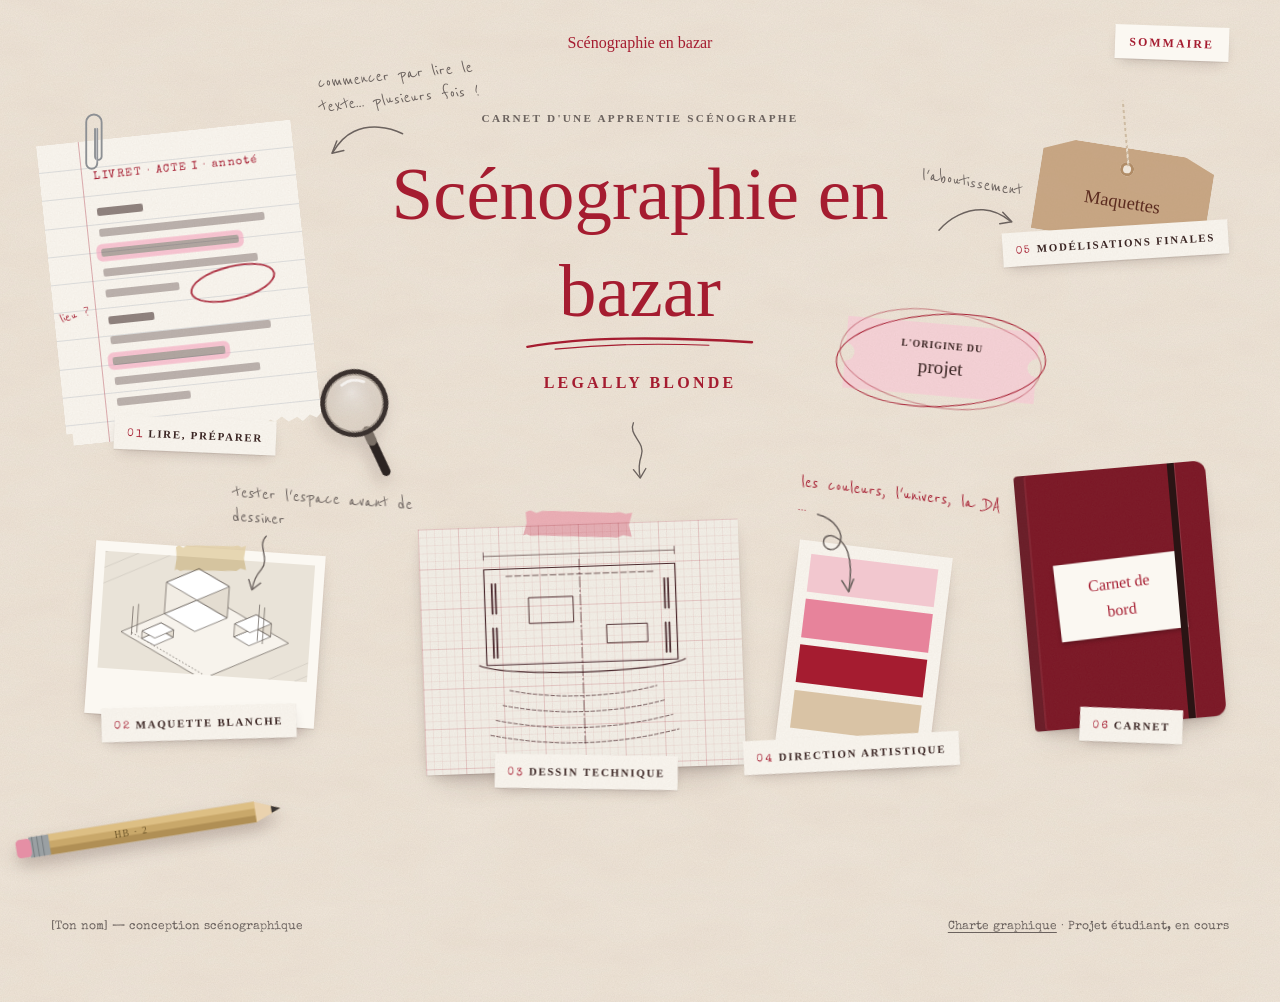
==== index.html @ 32faf349 "Placer le cercle au-dessus du ticket" ====
<!DOCTYPE html>
<html lang="fr">
<head>
  <meta charset="UTF-8">
  <meta name="viewport" content="width=device-width, initial-scale=1">
  <title>{titre} — Scénographie pour Legally Blonde</title>
  <meta name="description" content="Scénographie en bazar : carnet d'une apprentie scénographe autour de la comédie musicale Legally Blonde.">
  <!-- Polices Google Fonts (à modifier ici si on change de police) -->
  <link rel="preconnect" href="https://fonts.googleapis.com">
  <link rel="preconnect" href="https://fonts.gstatic.com" crossorigin>
  <link href="https://fonts.googleapis.com/css2?family=Homemade+Apple&family=Playfair+Display:ital,wght@0,400;0,700;1,400;1,700&family=Reenie+Beanie&family=Special+Elite&display=swap" rel="stylesheet">
  <link rel="stylesheet" href="css/style.css?v=20261111-5">
</head>

<body data-racine="." data-page="accueil">
  <a class="lien-evitement" href="#contenu">Aller au contenu</a>
  <header data-entete></header>

  <main id="contenu">

    <!-- ===========================================================
         LE BUREAU : chaque objet posé ouvre une étape du projet.
         Pour déplacer un objet : modifier --x (gauche), --y (haut),
         --w (largeur) et --r (rotation) dans son style="…".
         =========================================================== -->
    <section class="bureau" aria-label="Les étapes du projet">

      <!-- Le titre, au centre -->
      <div class="bureau__titre">
        <span class="petit">Carnet d'une apprentie scénographe</span>
        <h1 data-titre-site>Scénographie en bazar</h1>
        <span class="souligne" aria-hidden="true"></span>
        <p class="sous-titre">Legally Blonde</p>
        <a class="bureau__descendre" href="pages/00-origine-projet.html" aria-label="Lire l'origine du projet"><span class="fleche fleche--bas"></span></a>
      </div>

      <!-- 01 · Page de livret annotée -->
      <a class="objet" href="pages/01-lire-preparer.html" style="--x: 4%; --y: 7%; --w: 20%; --r: -6deg;">
        <img class="trombone" src="images/dessins/trombone.svg" alt="">
        <div class="papier papier--ligne dechire" style="padding-top: 1.1rem;">
          <span class="machine" style="font-size:.66rem; letter-spacing:.14em; color: var(--crimson);">LIVRET · ACTE I · annoté</span>
          <div class="faux-texte" aria-hidden="true">
            <i class="perso"></i><i style="--l:94%"></i><i class="surl" style="--l:78%"></i><i style="--l:88%"></i><i class="court"></i>
            <i class="perso"></i><i style="--l:91%"></i><i class="surl" style="--l:64%"></i><i style="--l:83%"></i><i class="court"></i>
          </div>
          <span class="cercle-encre" style="left: 54%; top: 46%; width: 34%; height: 2.2rem;"></span>
          <span class="note-marge" style="left:.4rem; top: 54%; transform: rotate(-12deg);">lieu ?</span>
        </div>
        <span class="objet__nom"><span class="num">01</span>Lire, préparer</span>
        <span class="annotation" style="left: 112%; top: -15%;">commencer par lire le texte… plusieurs fois !<span class="fleche fleche--miroir" style="transform: scaleX(-1) rotate(25deg);"></span></span>
      </a>

      <!-- 02 · Polaroid de la maquette blanche -->
      <a class="objet" href="pages/02-maquette-blanche.html" style="--x: 7%; --y: 59%; --w: 18%; --r: 4deg;">
        <div class="emplacement emplacement--polaroid scotch scotch--beige" style="--ratio: 4/3; padding: 0; background: #E9E3D8;">
          <img src="images/dessins/maquette-iso.svg" alt="" style="width:100%; height:100%; object-fit: cover;">
        </div>
        <span class="objet__nom"><span class="num">02</span>Maquette blanche</span>
        <span class="annotation" style="left: 58%; top: -40%;">tester l'espace avant de dessiner<span class="fleche fleche--bas" style="transform: rotate(18deg); margin-left: 1rem;"></span></span>
      </a>

      <!-- 03 · Plan sur papier millimétré -->
      <a class="objet" href="pages/03-dessin-technique.html" style="--x: 33%; --y: 56%; --w: 25%; --r: -2deg;">
        <div class="papier papier--quadrille scotch" style="padding: .8rem; --rs: 3deg;">
          <img src="images/dessins/plan-esquisse.svg" alt="" style="width:100%;">
        </div>
        <span class="objet__nom"><span class="num">03</span>Dessin technique</span>
      </a>

      <!-- 04 · Nuancier -->
      <a class="objet" href="pages/04-direction-artistique.html" style="--x: 61.5%; --y: 59%; --w: 12%; --r: 7deg;">
        <div class="papier nuancier-carte">
          <span class="puce" style="background:#F2C7CF"></span>
          <span class="puce" style="background:#E7839B"></span>
          <span class="puce" style="background:#A51C30; color: rgba(255,255,255,.7)"></span>
          <span class="puce" style="background:#D9C3A5"></span>
        </div>
        <span class="objet__nom"><span class="num">04</span>Direction artistique</span>
        <span class="annotation annotation--encre" style="left: -4%; top: -34%;">les couleurs, l'univers, la DA ...<span class="fleche fleche--boucle" style="transform: rotate(40deg);"></span></span>
      </a>

      <!-- 05 · Étiquette kraft -->
      <a class="objet" href="pages/05-maquettes-3d.html" style="--x: 81%; --y: 9%; --w: 13.5%; --r: 9deg;">
        <span class="ficelle" aria-hidden="true"></span>
        <div class="papier papier--kraft etiquette-kraft">
          <span class="plume" style="display:block;">Maquettes</span>
        </div>
        <span class="objet__nom"><span class="num">05</span>Modélisations finales</span>
        <span class="annotation" style="right: 108%; left: auto; top: 50%; text-align: right;">l'aboutissement<span class="fleche" style="margin-left:auto;"></span></span>
      </a>

      <!-- 06 · Le carnet -->
      <a class="objet" href="pages/06-carnet.html" style="--x: 80%; --y: 49%; --w: 15%; --r: -5deg;">
        <div class="carnet-couv">
          <div class="carnet-couv__etiquette">
            <span class="plume">Carnet de bord</span>
          </div>
        </div>
        <span class="objet__nom"><span class="num">06</span>Carnet</span>
      </a>

      <!-- 00 · Le billet : descend vers la présentation -->
      <a class="objet objet--billet" href="pages/00-origine-projet.html" style="--x: 66%; --y: 31%; --w: 15%; --r: 5deg;">
        <div class="billet">
          <div class="billet__corps">
            <span class="billet__origine">L'origine du</span>
            <span class="billet__projet">projet</span>
          </div>
        </div>
      </a>

      <!-- Objets décoratifs -->
      <img class="deco" src="images/dessins/loupe.svg" alt="" style="--x: 24%; --y: 36%; --w: 8.5%; --r: 20deg;">
      <img class="deco" src="images/dessins/crayon.svg" alt="" style="--x: 1%; --y: 92%; --w: 21%; --r: -9deg;">
    </section>


  </main>

  <footer data-pied></footer>
  <script src="js/script.js?v=20261111-4"></script>
</body>
</html>
---- css/style.css ----
/* =====================================================================
   FEUILLE DE STYLE — « carnet de scénographe »
   ---------------------------------------------------------------------
   1. RÉGLAGES : couleurs, polices, tailles  ← c'est ici qu'on ajuste
   2. Le papier et les bases
   3. En-tête, menu, progression, pied de page
   4. Les objets du carnet (papiers, photos, scotch, tampons…)
   5. Typographie du carnet (étiquettes, plume, crayon, machine)
   6. Galeries, visionneuse, listes
   7. Accueil : le bureau
   8. Pages intérieures
   9. Téléphone et tablette
   ===================================================================== */


/* =====================================================================
   1. RÉGLAGES
   ===================================================================== */
:root {
  /* --- Papiers ------------------------------------------------------ */
  --papier:        #EFE6DA;  /* le fond : papier ancien, chaud           */
  --papier-clair:  #FBF8F2;  /* feuilles posées dessus (lettres, fiches) */
  --papier-calque: #F4F1EA;  /* papier millimétré des plans              */
  --kraft:         #C9A784;  /* étiquettes, enveloppes                   */
  --post-it:       #F7D3D9;  /* notes roses (textes à écrire)            */

  /* --- Encres ------------------------------------------------------- */
  --crimson:       #A51C30;  /* encre principale = le crimson officiel de Harvard */
  --crimson-sec:   #7A1424;  /* encre séchée : survols, carnet            */
  --encre:         #3A2523;  /* texte courant : brun d'encre             */
  --crayon:        #6B625E;  /* graphite : annotations, légendes          */

  /* --- Roses (Legally Blonde) --------------------------------------- */
  --rose:          #E7839B;  /* rose « Elle » adouci : scotch, accents    */
  --surligneur:    #F59BB8;  /* surligneur rose (toujours en transparence) */

    /* --- Polices ------------------------------------------------------
      Pour changer : modifier ici ET le lien Google Fonts de chaque page. */
  --plume:   "Homemade Apple", "Brush Script MT", cursive;    /* grands titres manuscrits */
    --capitales: Georgia, "Times New Roman", serif;             /* petites capitales, menu */
    --texte:   "Playfair Display", "Baskerville", Georgia, serif; /* texte courant */
  --machine: "Special Elite", "Courier New", monospace;      /* dates, fiches, tampons */
    --crayon-police: "Reenie Beanie", "Bradley Hand", cursive; /* annotations */

  /* --- Tailles ------------------------------------------------------ */
  --t-xs: .74rem;
  --t-s:  .9rem;
  --t-m:  1.06rem;
  --t-l:  clamp(1.2rem, 1.05rem + .5vw, 1.45rem);
  --t-xl: clamp(1.8rem, 1.3rem + 1.8vw, 2.8rem);
  --t-xxl: clamp(2.4rem, 1.4rem + 4vw, 5rem);

  /* --- Espaces ------------------------------------------------------ */
  --e-1: .5rem;  --e-2: 1rem;  --e-3: 1.6rem;  --e-4: 2.6rem;  --e-5: 4rem;
  --e-6: clamp(5rem, 3rem + 6vw, 8.5rem);
  --marge: clamp(1.1rem, .4rem + 3.5vw, 4rem);
  --colonne: 37rem;          /* largeur de la colonne de lecture */

  /* --- Ombre de papier posé (une seule, réutilisée partout) --------- */
  --ombre: 0 1px 1px rgba(58,37,35,.10), 0 6px 14px -6px rgba(58,37,35,.28), 0 18px 30px -18px rgba(58,37,35,.30);
  --ombre-haute: 0 2px 2px rgba(58,37,35,.10), 0 14px 24px -8px rgba(58,37,35,.30), 0 30px 50px -24px rgba(58,37,35,.35);
}


/* =====================================================================
   2. LE PAPIER ET LES BASES
   ===================================================================== */
*, *::before, *::after { box-sizing: border-box; }
html { scroll-behavior: smooth; -webkit-text-size-adjust: 100%; }

body {
  margin: 0;
  color: var(--encre);
  font-family: var(--texte);
  font-size: var(--t-m);
  line-height: 1.75;
  background-color: var(--papier);
  /* grain + fibres + léger vignettage : la texture du papier */
  background-image:
    url("../images/dessins/grain.svg"),
    url("../images/dessins/fibres.svg");
  -webkit-font-smoothing: antialiased;
  overflow-x: hidden;
}

img { max-width: 100%; height: auto; display: block; }

a { color: var(--crimson); text-decoration: underline; text-decoration-thickness: 1px; text-underline-offset: .22em; }
a:hover { color: var(--crimson-sec); text-decoration-style: wavy; }
:focus-visible { outline: 2px dashed var(--crimson); outline-offset: 4px; }
::selection { background: var(--surligneur); color: var(--encre); }

h1, h2 { font-family: var(--plume); font-weight: 400; color: var(--crimson); line-height: 1.35; margin: 0 0 var(--e-3); }
h1 { font-size: var(--t-xxl); }
h2 { font-size: var(--t-xl); }
h3 { font-family: var(--texte); font-style: italic; font-weight: 400; font-size: var(--t-l); color: var(--crimson-sec); margin: var(--e-4) 0 var(--e-1); line-height: 1.3; }
h4 { font-family: var(--capitales); font-weight: 600; font-size: var(--t-xs); text-transform: uppercase; letter-spacing: .2em; color: var(--crimson); margin: var(--e-3) 0 var(--e-1); }
p { margin: 0 0 var(--e-2); }
code { font-family: var(--machine); font-size: .9em; }

.lien-evitement { position: absolute; left: -999px; top: 0; background: var(--crimson); color: var(--papier-clair); padding: .5rem 1rem; z-index: 200; }
.lien-evitement:focus { left: 1rem; top: 1rem; }

.conteneur { width: 100%; max-width: 1380px; margin-inline: auto; padding-inline: var(--marge); }


/* =====================================================================
   3. EN-TÊTE, MENU, PROGRESSION, PIED DE PAGE
   (écrits automatiquement par js/script.js)
   ===================================================================== */
.entete { position: relative; z-index: 60; }
.entete__ligne {
  display: grid; grid-template-columns: minmax(0, 1fr) auto minmax(0, 1fr); align-items: center; gap: var(--e-3);
  padding-block: var(--e-3) var(--e-2);
}
.menu { display: flex; gap: .3rem; list-style: none; margin: 0; padding: 0; }
.menu--gauche { justify-content: flex-start; }
.menu--droite { justify-content: flex-end; }
.menu a {
  font-family: var(--capitales); font-weight: 600; font-size: var(--t-xs);
  font-size: .68rem; text-transform: uppercase; letter-spacing: .025em;
  color: var(--encre); text-decoration: none; white-space: nowrap;
  padding-bottom: .3rem; border-bottom: 1.5px dashed transparent;
}
.menu a .num { font-family: var(--machine); font-weight: 400; color: var(--crimson); margin-right: .35em; letter-spacing: 0; }
.menu a:hover { color: var(--crimson); }
.menu a[aria-current="page"] { color: var(--crimson); border-bottom-color: var(--crimson); }

.entete__titre {
  font-family: var(--plume); font-size: 1rem;
  color: var(--crimson); text-decoration: none; text-align: center; line-height: 1.6;
  justify-self: center; padding-inline: .1rem; white-space: nowrap;
}
.entete__titre:hover { text-decoration: none; color: var(--crimson-sec); }

.bouton-menu {
  display: none; justify-self: end;
  font-family: var(--capitales); font-weight: 600; font-size: var(--t-xs); letter-spacing: .18em; text-transform: uppercase;
  background: var(--papier-clair); color: var(--crimson); border: 0; padding: .6rem .9rem; cursor: pointer;
  box-shadow: var(--ombre); transform: rotate(2deg);
}
/* menu plein écran (téléphone) : une feuille de carnet */
.menu-mobile {
  position: fixed; inset: 0; z-index: 90; overflow-y: auto;
  background: var(--papier-clair) url("../images/dessins/grain.svg");
  padding: 5.5rem var(--marge) var(--e-5);
  background-image: url("../images/dessins/grain.svg"), repeating-linear-gradient(transparent 0 47px, rgba(165,28,48,.13) 47px 48px);
  transform: translateY(-102%); visibility: hidden; transition: transform .45s cubic-bezier(.7,0,.2,1), visibility .45s;
}
.menu-ouvert .menu-mobile { transform: none; visibility: visible; }
.menu-mobile ol { list-style: none; margin: 0; padding: 0; }
.menu-mobile a { display: flex; gap: 1rem; align-items: baseline; padding: .55rem 0; text-decoration: none; color: var(--encre); font-family: var(--texte); font-style: italic; font-size: 1.45rem; line-height: 1.6; }
.menu-mobile a .num { font-family: var(--machine); font-style: normal; font-size: var(--t-s); color: var(--crimson); }
.menu-mobile a[aria-current="page"] { color: var(--crimson); }
.menu-mobile__fermer { position: absolute; top: 1.4rem; right: var(--marge); }

/* Progression verticale à gauche (losange + points) */
.progression {
  position: fixed; left: clamp(.8rem, 2vw, 2.2rem); top: 50%; transform: translateY(-50%);
  z-index: 40; display: flex; flex-direction: column; align-items: center; gap: .9rem;
}
.progression a { position: relative; display: block; text-decoration: none; }
.progression__losange { display: block; width: 18px; height: 18px; background: var(--crimson); mask: url("../images/dessins/losange.svg") center / contain no-repeat; -webkit-mask: url("../images/dessins/losange.svg") center / contain no-repeat; margin-bottom: .6rem; }
.progression__point { display: block; width: 6px; height: 6px; border-radius: 50%; background: var(--crayon); opacity: .45; transition: transform .25s, opacity .25s, background .25s; }
.progression a.actif .progression__point { background: var(--crimson); opacity: 1; transform: scale(1.6); }
.progression__nom {
  position: absolute; left: 1.4rem; top: 50%; transform: translate(-6px, -50%); opacity: 0; pointer-events: none;
  font-family: var(--capitales); font-size: .66rem; font-weight: 600; letter-spacing: .16em; text-transform: uppercase; white-space: nowrap; color: var(--crimson);
  transition: opacity .2s, transform .2s;
}
.progression a:hover .progression__nom, .progression a:focus-visible .progression__nom { opacity: 1; transform: translate(0, -50%); }

/* Chapitre précédent / suivant */
.suite { display: flex; justify-content: space-between; gap: var(--e-4); margin-top: var(--e-6); padding-top: var(--e-4); border-top: 1.5px dashed rgba(165,28,48,.45); }
.suite a { text-decoration: none; max-width: 48%; }
.suite a:last-child { text-align: right; margin-left: auto; }
.suite .sens { display: block; font-family: var(--capitales); font-weight: 600; font-size: var(--t-xs); letter-spacing: .2em; text-transform: uppercase; color: var(--crayon); }
.suite .titre { display: block; font-family: var(--plume); font-size: var(--t-l); line-height: 1.8; color: var(--crimson); }
.suite a:hover .titre { color: var(--crimson-sec); }
.pied { display: flex; flex-wrap: wrap; justify-content: space-between; gap: var(--e-2); padding-block: var(--e-4) var(--e-5); font-family: var(--machine); font-size: var(--t-xs); color: var(--crayon); }
.pied a { color: var(--crayon); }

@media (max-width: 1400px) {
  .entete__ligne { grid-template-columns: minmax(0, 1fr) auto minmax(0, 1fr); }
  .entete__ligne > nav { display: none; }
  .entete__titre { grid-column: 2; max-width: calc(100vw - 9rem); }
  .bouton-menu { display: inline-block; grid-column: 3; }
}


/* =====================================================================
   4. LES OBJETS DU CARNET
   ===================================================================== */
/* Rotation : chaque objet peut recevoir style="--r: -3deg" */
.incline { transform: rotate(var(--r, -1.5deg)); }

/* --- Feuilles ----------------------------------------------------- */
.papier {
  position: relative;
  background: var(--papier-clair) url("../images/dessins/grain.svg");
  box-shadow: var(--ombre);
  padding: var(--e-3);
}
.papier--ligne {   /* papier ligné, marge rouge */
  background-image:
    url("../images/dessins/grain.svg"),
    linear-gradient(90deg, transparent 2.6rem, rgba(165,28,48,.35) 2.6rem 2.7rem, transparent 2.7rem),
    repeating-linear-gradient(transparent 0 1.7rem, rgba(90,110,140,.18) 1.7rem calc(1.7rem + 1px));
  padding-left: 3.4rem;
}
.papier--quadrille {  /* papier millimétré pour les plans */
  background-color: var(--papier-calque);
  background-image:
    url("../images/dessins/grain.svg"),
    linear-gradient(rgba(165,28,48,.14) 1px, transparent 1px),
    linear-gradient(90deg, rgba(165,28,48,.14) 1px, transparent 1px),
    linear-gradient(rgba(165,28,48,.06) 1px, transparent 1px),
    linear-gradient(90deg, rgba(165,28,48,.06) 1px, transparent 1px);
  background-size: auto, 40px 40px, 40px 40px, 8px 8px, 8px 8px;
}
.papier--kraft { background-color: var(--kraft); background-image: url("../images/dessins/grain.svg"), url("../images/dessins/fibres.svg"); color: #3b2a1c; }
.papier--rose  { background-color: var(--post-it); }

/* bord déchiré en bas */
.dechire {
  -webkit-mask: linear-gradient(#000, #000) top / 100% calc(100% - 12px) no-repeat, url("../images/dessins/dechirure.svg") bottom / 100% 13px no-repeat;
          mask: linear-gradient(#000, #000) top / 100% calc(100% - 12px) no-repeat, url("../images/dessins/dechirure.svg") bottom / 100% 13px no-repeat;
  padding-bottom: calc(var(--e-3) + 10px);
  box-shadow: none; filter: drop-shadow(0 6px 8px rgba(58,37,35,.22));
}

/* --- Scotch ------------------------------------------------------- */
.scotch { position: relative; }
.scotch::before {
  content: ""; position: absolute; z-index: 3; top: -13px; left: 50%;
  width: clamp(70px, 34%, 120px); height: 26px;
  transform: translateX(-50%) rotate(var(--rs, -4deg));
  background: color-mix(in srgb, var(--rose) 55%, transparent);
  clip-path: polygon(2% 8%, 6% 0, 12% 10%, 18% 0, 82% 4%, 88% 0, 94% 8%, 100% 2%, 97% 50%, 100% 96%, 92% 90%, 86% 100%, 14% 96%, 8% 100%, 3% 92%, 0 98%, 3% 50%);
  mix-blend-mode: multiply;
}
.scotch--beige::before { background: rgba(225, 205, 160, .7); }
.scotch--coin::before { top: -8px; left: -16px; transform: rotate(-38deg); width: 90px; }

/* --- Photos (emplacements d'images à venir) ------------------------
   Une photo tirée sur papier, hachurée au crayon tant qu'elle manque. */
.emplacement {
  position: relative; display: flex; align-items: center; justify-content: center;
  aspect-ratio: var(--ratio, 4 / 3);
  background: #E6DED2 url("../images/dessins/hachures.svg");
  border: 9px solid var(--papier-clair);
  box-shadow: var(--ombre);
  font-family: var(--crayon-police); font-size: 1.15rem; line-height: 1.3; color: var(--crayon); text-align: center;
  padding: var(--e-2);
}
.emplacement span { max-width: 22ch; transform: rotate(-2deg); }
.emplacement--polaroid { border-width: 10px 10px 46px; }
.emplacement--sombre { background-color: #D3C2AC; color: #4a3a30; }
/* photo réelle posée dans le carnet */
.photo { border: 9px solid var(--papier-clair); box-shadow: var(--ombre); background: var(--papier-clair); }
.photo--polaroid { border-width: 10px 10px 46px; }

/* --- Légendes ----------------------------------------------------- */
figure { margin: 0; }
figcaption, .legende {
  font-family: var(--crayon-police); font-size: 1.12rem; line-height: 1.35; color: var(--crayon);
  margin-top: .6rem;
}
figcaption .num, .legende .num { font-family: var(--machine); font-size: var(--t-xs); color: var(--crimson); margin-right: .5em; }

/* Image cliquable */
.zoom { display: block; cursor: zoom-in; }
.zoom img { transition: transform .3s; }
.zoom:hover img { transform: scale(1.01); }

/* --- TAMPONS (statuts) -------------------------------------------- */
.statut {
  display: inline-block;
  font-family: var(--machine); font-size: .72rem; text-transform: uppercase; letter-spacing: .14em; line-height: 1;
  color: var(--crayon); border: 2px solid currentColor; border-radius: 3px;
  padding: .38rem .55rem .32rem;
  transform: rotate(var(--rt, -4deg));
  -webkit-mask: url("../images/dessins/usure.svg"); mask: url("../images/dessins/usure.svg");
  opacity: .9; white-space: nowrap;
}
.statut--en-cours  { color: var(--crimson); }
.statut--valider   { color: #B0662B; border-style: dashed; }
.statut--retenu    { color: var(--crimson-sec); border-width: 3px; }
.statut--realise   { color: #2F5D50; border-width: 3px; }
.statut--non-produit { color: var(--crayon); border-style: dotted; text-decoration: line-through; }

/* --- TEXTE À ÉCRIRE : un post-it rose ------------------------------ */
.a-ecrire {
  position: relative; display: block; width: fit-content; max-width: 30rem;
  background: var(--post-it) url("../images/dessins/grain.svg");
  box-shadow: var(--ombre);
  font-family: var(--crayon-police); font-size: 1.2rem; line-height: 1.4; color: #5b3a3e;
  padding: 1.6rem 1.2rem 1rem;
  margin: var(--e-2) 0 var(--e-3);
  transform: rotate(var(--r, -1.2deg));
}
.a-ecrire::before {
  content: "À ÉCRIRE"; position: absolute; top: .5rem; left: 1.2rem;
  font-family: var(--machine); font-size: .66rem; letter-spacing: .2em; color: var(--crimson);
}
.a-ecrire:nth-of-type(2n) { --r: 1deg; }

/* --- Ligne de cote (comme sur un plan) ------------------------------ */
.cote { display: flex; align-items: center; gap: .8rem; font-family: var(--machine); font-size: var(--t-xs); color: var(--crimson); margin-block: var(--e-4); }
.cote::before, .cote::after { content: ""; flex: 1; height: 10px; border-top: 1px solid currentColor; transform: translateY(5px); }
.cote::before { border-left: 1px solid currentColor; }
.cote::after  { border-right: 1px solid currentColor; }

/* --- Ornements dessinés ------------------------------------------- */
.ornement, .souligne, .fleche { display: block; background: currentColor; -webkit-mask: var(--m) center / contain no-repeat; mask: var(--m) center / contain no-repeat; }
.ornement { --m: url("../images/dessins/ornement.svg"); width: 44px; height: 14px; margin: var(--e-3) auto; color: var(--crimson); }
.souligne { --m: url("../images/dessins/souligne.svg"); width: min(260px, 70%); height: 20px; margin: -.6rem auto var(--e-2); color: var(--crimson); }
.fleche { --m: url("../images/dessins/fleche-courbe.svg"); width: 80px; height: 44px; color: var(--crayon); }
.fleche--boucle { --m: url("../images/dessins/fleche-boucle.svg"); width: 90px; height: 52px; }
.fleche--bas { --m: url("../images/dessins/fleche-bas.svg"); width: 34px; height: 62px; }
.fleche--miroir { transform: scaleX(-1); }

/* --- Point de couture (en écho aux lettrages brodés) --------------- */
.couture { border: 0; border-top: 2px dashed rgba(165,28,48,.5); margin: var(--e-5) auto; width: 60%; }


/* =====================================================================
   5. TYPOGRAPHIE DU CARNET
   ===================================================================== */
/* Petite capitale en encre (ex. « CHAPITRE 01 ») */
.etiquette {
  display: inline-block;
  font-family: var(--capitales); font-weight: 700; font-size: var(--t-s);
  text-transform: uppercase; letter-spacing: .22em; color: var(--crimson);
  margin-bottom: var(--e-2);
}
.etiquette--cousue { padding-bottom: .35rem; border-bottom: 2px dashed currentColor; }
.etiquette--petite { font-size: var(--t-xs); font-weight: 600; }
.plume { font-family: var(--plume); color: var(--crimson); }
.note-crayon { font-family: var(--crayon-police); font-size: 1.35rem; line-height: 1.25; color: var(--crayon); }
.note-crayon--encre { color: var(--crimson); }
.machine { font-family: var(--machine); letter-spacing: .02em; }
.surligne { background: linear-gradient(transparent 35%, color-mix(in srgb, var(--surligneur) 70%, transparent) 35% 88%, transparent 88%); padding-inline: .15em; }

.chapeau { font-family: var(--texte); font-style: italic; font-size: var(--t-l); line-height: 1.6; color: var(--encre); }

/* Exergue manuscrit */
.exergue { font-family: var(--plume); font-size: var(--t-xl); line-height: 1.55; color: var(--crimson); margin: 0; }


/* =====================================================================
   6. GALERIES, VISIONNEUSE, LISTES
   ===================================================================== */
/* Toutes les galeries : les éléments sont légèrement de travers */
[data-galerie] > :nth-child(4n+1) { --r: -2deg; }
[data-galerie] > :nth-child(4n+2) { --r: 1.6deg; }
[data-galerie] > :nth-child(4n+3) { --r: -.8deg; }
[data-galerie] > :nth-child(4n+4) { --r: 2.4deg; }
[data-galerie] > figure { transform: rotate(var(--r)); }

/* a) planche régulière */
.galerie-grille { display: grid; grid-template-columns: repeat(auto-fill, minmax(min(100%, 200px), 1fr)); gap: var(--e-4) var(--e-3); }
/* b) une grande + petites */
.galerie-principale { display: grid; grid-template-columns: 1.8fr 1fr; gap: var(--e-3); align-items: start; }
.galerie-principale > :first-child { grid-row: span 2; }
/* c) collage libre */
.galerie-mosaique { display: grid; grid-template-columns: repeat(6, 1fr); gap: var(--e-3); align-items: start; }
.galerie-mosaique > :nth-child(5n+1) { grid-column: span 3; }
.galerie-mosaique > :nth-child(5n+2) { grid-column: span 2; margin-top: var(--e-5); }
.galerie-mosaique > :nth-child(5n+3) { grid-column: span 1; margin-top: var(--e-2); }
.galerie-mosaique > :nth-child(5n+4) { grid-column: 2 / span 2; margin-top: calc(var(--e-3) * -1); }
.galerie-mosaique > :nth-child(5n+5) { grid-column: span 3; }
/* d) bande qui défile */
.galerie-bande { display: grid; grid-auto-flow: column; grid-auto-columns: minmax(220px, 28%); gap: var(--e-4); overflow-x: auto; padding: var(--e-3) var(--e-1) var(--e-3); scroll-snap-type: x mandatory; }
.galerie-bande > * { scroll-snap-align: start; }

/* e) comparaison avant / après */
.comparaison { position: relative; overflow: hidden; aspect-ratio: var(--ratio, 16 / 10); border: 10px solid var(--papier-clair); box-shadow: var(--ombre); --position: 50%; }
.comparaison > .comparaison__a, .comparaison > .comparaison__b { position: absolute; inset: 0; }
.comparaison > .comparaison__b { clip-path: inset(0 0 0 var(--position)); }
.comparaison img { width: 100%; height: 100%; object-fit: cover; }
.comparaison .emplacement { height: 100%; aspect-ratio: auto; border: 0; box-shadow: none; }
.comparaison__poignee { position: absolute; top: 0; bottom: 0; left: var(--position); width: 0; border-left: 2px dashed var(--crimson); pointer-events: none; }
.comparaison__poignee::after { content: "◂ ▸"; position: absolute; top: 50%; left: -1px; transform: translate(-50%, -50%); background: var(--crimson); color: var(--papier-clair); font-size: .7rem; padding: .35rem .5rem; white-space: nowrap; }
.comparaison input[type="range"] { position: absolute; inset: 0; width: 100%; height: 100%; opacity: 0; cursor: ew-resize; margin: 0; }
.comparaison__etiquette { position: absolute; bottom: .6rem; z-index: 1; font-family: var(--machine); font-size: var(--t-xs); background: var(--papier-clair); color: var(--crimson); padding: .2rem .5rem; }
.comparaison__etiquette--a { left: .6rem; }
.comparaison__etiquette--b { right: .6rem; }

/* Visionneuse */
.visionneuse { border: 0; padding: 0; margin: 0; width: 100vw; height: 100vh; max-width: none; max-height: none; background: rgba(38, 24, 22, .95); color: var(--papier-clair); }
.visionneuse::backdrop { background: transparent; }
.visionneuse[open] { display: grid; grid-template-rows: auto 1fr auto; }
.visionneuse__haut, .visionneuse__bas { display: flex; justify-content: space-between; align-items: center; gap: var(--e-2); padding: var(--e-2) var(--marge); font-family: var(--machine); font-size: var(--t-xs); }
.visionneuse__image { display: flex; align-items: center; justify-content: center; padding: 0 var(--marge); min-height: 0; }
.visionneuse__image img { max-height: 100%; max-width: 100%; object-fit: contain; border: 8px solid var(--papier-clair); }
.visionneuse button { background: none; border: 1px dashed var(--papier-clair); color: var(--papier-clair); font-family: var(--capitales); font-weight: 600; font-size: var(--t-xs); letter-spacing: .16em; text-transform: uppercase; padding: .5rem .9rem; cursor: pointer; }
.visionneuse button:hover { background: var(--papier-clair); color: var(--encre); }
.visionneuse__legende { font-family: var(--crayon-police); font-size: 1.2rem; max-width: 60ch; text-align: center; }

/* Listes générées */
.vide { font-family: var(--crayon-police); font-size: 1.2rem; color: var(--crayon); border: 1.5px dashed rgba(107,98,94,.45); padding: var(--e-2) var(--e-3); width: fit-content; transform: rotate(-.6deg); }

/* Fiches bristol (références) */
.fiches { display: grid; grid-template-columns: repeat(auto-fill, minmax(min(100%, 300px), 1fr)); gap: var(--e-4) var(--e-3); }
.fiche {
  background: var(--papier-clair) url("../images/dessins/grain.svg");
  background-image: url("../images/dessins/grain.svg"), linear-gradient(transparent 3.2rem, rgba(165,28,48,.5) 3.2rem calc(3.2rem + 1px), transparent 0), repeating-linear-gradient(transparent 0 1.6rem, rgba(90,110,140,.15) 1.6rem calc(1.6rem + 1px));
  box-shadow: var(--ombre); padding: 1rem 1.2rem 1.2rem;
}
.fiches > :nth-child(odd) { transform: rotate(-1deg); }
.fiches > :nth-child(even) { transform: rotate(1.2deg); }
.fiche__cat { font-family: var(--machine); font-size: var(--t-xs); text-transform: uppercase; letter-spacing: .1em; color: var(--crimson); height: 2.2rem; }
.fiche__titre { font-family: var(--texte); font-style: italic; font-size: 1.2rem; line-height: 1.3; margin: .5rem 0 .2rem; color: var(--encre); }
.fiche__titre a { color: var(--encre); }
.fiche__auteur { font-family: var(--machine); font-size: var(--t-xs); color: var(--crayon); margin: 0 0 .6rem; }
.fiche__commentaire p { font-family: var(--crayon-police); font-size: 1.12rem; line-height: 1.45; margin: 0 0 .5rem; }
.fiche__commentaire strong { display: block; font-family: var(--capitales); font-weight: 600; font-size: .62rem; letter-spacing: .18em; text-transform: uppercase; color: var(--crimson); }
.fiche img { border: 6px solid #fff; box-shadow: var(--ombre); margin: .6rem 0; }

/* Journal de bord */
.journal { list-style: none; margin: 0; padding: 0; }
.journal li { position: relative; padding: 0 0 var(--e-4) 1.6rem; border-left: 2px dashed rgba(165,28,48,.4); }
.journal li::before { content: ""; position: absolute; left: -7px; top: .35rem; width: 12px; height: 12px; background: var(--crimson); -webkit-mask: url("../images/dessins/losange.svg") center/contain; mask: url("../images/dessins/losange.svg") center/contain; }
.journal time { font-family: var(--machine); font-size: var(--t-s); color: var(--crimson); }
.journal h3 { margin: .1rem 0 .4rem; }
.journal .etiquettes { display: flex; flex-wrap: wrap; gap: .4rem; }
.journal .etiquettes span { font-family: var(--crayon-police); font-size: 1rem; color: var(--crayon); }
.journal .etiquettes span::before { content: "#"; color: var(--rose); }

/* Ressources : bibliographie tapée à la machine */
.ressources-groupe { margin-bottom: var(--e-4); }
.ressources-groupe h3 { margin-top: 0; }
.ressources { list-style: none; margin: 0; padding: 0; }
.ressources li { display: grid; grid-template-columns: 1fr auto; gap: var(--e-2); padding: .7rem 0; border-bottom: 1px dotted rgba(107,98,94,.5); }
.ressources .titre { font-style: italic; }
.ressources .detail { display: block; font-family: var(--machine); font-size: var(--t-xs); color: var(--crayon); line-height: 1.5; }
.ressources .type { font-family: var(--machine); font-size: var(--t-xs); color: var(--crimson); }

/* Tableau tapé à la machine */
.tableau-conteneur { overflow-x: auto; }
.tableau-tech { width: 100%; border-collapse: collapse; font-family: var(--machine); font-size: var(--t-s); }
.tableau-tech th { text-align: left; font-family: var(--capitales); font-weight: 700; font-size: .66rem; text-transform: uppercase; letter-spacing: .16em; color: var(--crimson); border-bottom: 2px solid var(--crimson); padding: .6rem .8rem .5rem 0; }
.tableau-tech td { border-bottom: 1px dotted rgba(107,98,94,.55); padding: .65rem .8rem .65rem 0; vertical-align: top; }
.tableau-tech td:first-child { color: var(--crimson); white-space: nowrap; }
.tableau-tech caption { caption-side: bottom; text-align: left; font-family: var(--crayon-police); font-size: 1.1rem; color: var(--crayon); padding-top: .6rem; }

/* Bouton d'action : une étiquette kraft */
.action {
  display: inline-flex; align-items: center; gap: .6em;
  font-family: var(--capitales); font-weight: 700; font-size: var(--t-xs); text-transform: uppercase; letter-spacing: .18em;
  color: #3b2a1c; text-decoration: none;
  background: var(--kraft) url("../images/dessins/grain.svg");
  padding: .75rem 1.1rem .65rem; box-shadow: var(--ombre); transform: rotate(-1.5deg);
  transition: transform .25s, box-shadow .25s;
}
.action::after { content: "→"; }
.action:hover { color: #3b2a1c; text-decoration: none; transform: rotate(0) translateY(-2px); box-shadow: var(--ombre-haute); }


/* =====================================================================
   7. ACCUEIL : LE BUREAU DU SCÉNOGRAPHE
   Chaque objet posé est un lien vers une étape du projet.
   Sur ordinateur, les objets sont placés librement (positions en %).
   ===================================================================== */
.bureau {
  position: relative;
  width: 100%; max-width: 1440px; margin: 0 auto;
  aspect-ratio: 1440 / 900; min-height: 640px;
}
.bureau__titre {
  position: absolute; left: 50%; top: 4%; width: 42%; transform: translateX(-50%);
  text-align: center; z-index: 5;
}
.bureau__titre .petit { display: block; font-family: var(--capitales); font-weight: 600; font-size: .7rem; letter-spacing: .2em; text-transform: uppercase; color: var(--crayon); line-height: 1.9; }
.bureau__titre h1 { font-size: clamp(2.6rem, 1rem + 4.6vw, 5.6rem); line-height: 1.3; margin: var(--e-2) 0 0; }
.bureau__titre .souligne { width: 55%; margin-top: -.4rem; }
.bureau__titre .sous-titre { font-family: var(--capitales); font-weight: 700; font-size: clamp(.8rem, .6rem + .5vw, 1.05rem); letter-spacing: .2em; text-transform: uppercase; color: var(--crimson); margin: var(--e-1) 0 .4rem; }
.bureau__titre .detail { font-family: var(--capitales); font-weight: 600; font-size: .68rem; letter-spacing: .22em; text-transform: uppercase; color: var(--encre); }
.bureau__descendre { display: inline-block; margin-top: var(--e-2); color: var(--crimson); }
.bureau__descendre .fleche { margin: 0 auto; }

/* Un objet posé */
.objet {
  position: absolute; display: block; z-index: 2;
  left: var(--x); top: var(--y); width: var(--w);
  transform: rotate(var(--r, 0deg));
  text-decoration: none; color: var(--encre);
  transition: transform .35s cubic-bezier(.3,.7,.3,1), filter .35s;
}
.objet:hover, .objet:focus-visible { transform: rotate(calc(var(--r, 0deg) * .4)) translateY(-8px) scale(1.02); z-index: 10; text-decoration: none; color: var(--encre); }
.objet:hover .papier, .objet:hover .emplacement, .objet:hover .carnet-couv { box-shadow: var(--ombre-haute); }

/* L'étiquette collée qui nomme l'étape */
.objet__nom {
  position: absolute; z-index: 4; left: 50%; bottom: -1.2rem; transform: translateX(-50%) rotate(calc(var(--r, 0deg) * -1.4));
  background: var(--papier-clair) url("../images/dessins/grain.svg"); box-shadow: var(--ombre);
  font-family: var(--capitales); font-weight: 700; font-size: .68rem; letter-spacing: .16em; text-transform: uppercase; color: var(--encre);
  padding: .5rem .8rem .4rem; white-space: nowrap;
}
.objet__nom .num { font-family: var(--machine); font-weight: 400; color: var(--crimson); margin-right: .45em; }
.objet .statut { position: absolute; z-index: 5; top: -.9rem; right: -.6rem; background: color-mix(in srgb, var(--papier-clair) 70%, transparent); }

/* Annotation au crayon + flèche, à côté de l'objet */
.annotation {
  position: absolute; z-index: 6; width: max-content; max-width: 13rem;
  font-family: var(--crayon-police); font-size: 1.3rem; line-height: 1.15; color: var(--crayon);
  pointer-events: none;
}
.annotation--encre { color: var(--crimson); }
.annotation .fleche { margin-top: .2rem; }

/* — 00 · le billet (renvoie vers « le projet » plus bas) — */
.billet {
  display: grid; grid-template-columns: 1fr; background: var(--post-it) url("../images/dessins/grain.svg"); box-shadow: var(--ombre);
  -webkit-mask: radial-gradient(circle 9px at 0 50%, transparent 98%, #000) left / 51% 100% no-repeat, radial-gradient(circle 9px at 100% 50%, transparent 98%, #000) right / 51% 100% no-repeat;
          mask: radial-gradient(circle 9px at 0 50%, transparent 98%, #000) left / 51% 100% no-repeat, radial-gradient(circle 9px at 100% 50%, transparent 98%, #000) right / 51% 100% no-repeat;
}
.objet--billet { isolation: isolate; }
.objet--billet::before, .objet--billet::after {
  content: ""; position: absolute; z-index: 3; inset: -.65rem -.55rem;
  border: 1.5px solid var(--crimson); border-radius: 52% 46% 50% 49% / 47% 54% 46% 52%;
  transform: rotate(-7deg); pointer-events: none;
}
.objet--billet::after { inset: -.8rem -.35rem; border-radius: 46% 54% 48% 52% / 53% 45% 55% 47%; opacity: .48; transform: rotate(4deg); }
.objet--billet .billet { position: relative; z-index: 2; }
.billet__corps { padding: .8rem .9rem; text-align: center; }
.billet__origine { display: block; color: var(--encre); font-family: var(--capitales); font-size: .62rem; font-weight: 700; letter-spacing: .1em; text-transform: uppercase; }
.billet__projet { display: block; color: var(--encre); font-family: var(--plume); font-size: 1.2rem; line-height: 1.5; }

/* — 01 · page de livret annotée — */
.faux-texte { display: grid; gap: .78rem; margin-top: .9rem; }
.faux-texte i { display: block; height: .5rem; width: var(--l, 90%); background: rgba(58,37,35,.32); border-radius: 2px; }
.faux-texte i.court { --l: 42%; }
.faux-texte i.surl { box-shadow: 0 0 0 .3rem color-mix(in srgb, var(--surligneur) 55%, transparent); background: rgba(58,37,35,.38); }
.faux-texte i.perso { --l: 26%; background: rgba(58,37,35,.55); margin-top: .4rem; }
.cercle-encre { position: absolute; border: 2px solid var(--crimson); border-radius: 50%; transform: rotate(-8deg); opacity: .85; }
.note-marge { position: absolute; font-family: var(--crayon-police); color: var(--crimson); font-size: 1rem; line-height: 1.1; }
.trombone { position: absolute; width: 22px; top: -28px; left: 18%; z-index: 4; transform: rotate(6deg); }

/* — 04 · nuancier (cartes de peinture) — */
.nuancier-carte { padding: .8rem .8rem 1rem; display: grid; gap: .45rem; }
.nuancier-carte .puce { height: 2.4rem; display: flex; align-items: center; justify-content: flex-end; padding-right: .5rem; font-family: var(--crayon-police); font-size: 1.1rem; color: rgba(58,37,35,.65); }

/* — 05 · étiquette kraft avec ficelle — */
.etiquette-kraft {
  position: relative; padding: 2.4rem 1.2rem 1.4rem; text-align: center;
  clip-path: polygon(18% 0, 82% 0, 100% 14%, 100% 100%, 0 100%, 0 14%);
}
.etiquette-kraft::before { content: ""; position: absolute; top: .9rem; left: 50%; width: 14px; height: 14px; margin-left: -7px; border-radius: 50%; background: var(--papier); box-shadow: inset 0 0 0 3px #b18c66; }
.ficelle { position: absolute; z-index: 3; top: -48px; left: 50%; width: 2px; height: 66px; background: repeating-linear-gradient(#e8dccb 0 3px, #cdbba3 3px 6px); transform: rotate(-14deg); transform-origin: bottom; }
.etiquette-kraft .plume { font-size: 1.15rem; line-height: 1.8; color: #5b2b1f; }

/* — 06 · le carnet relié — */
.carnet-couv {
  position: relative; aspect-ratio: 3 / 4; border-radius: 4px 12px 12px 4px;
  background: var(--crimson-sec) url("../images/dessins/grain.svg");
  box-shadow: var(--ombre), inset 10px 0 0 rgba(0,0,0,.18), inset 12px 0 0 rgba(255,255,255,.05);
  display: flex; align-items: center; justify-content: center;
}
.carnet-couv::after { content: ""; position: absolute; top: 0; bottom: 0; right: 16%; width: 7px; background: #2a1414; box-shadow: 1px 0 0 rgba(255,255,255,.12); } /* l'élastique */
.carnet-couv__etiquette { background: var(--papier-clair); padding: .7rem 1rem; text-align: center; transform: rotate(-2deg); box-shadow: 0 2px 4px rgba(0,0,0,.25); width: 66%; }
.carnet-couv__etiquette .plume { font-size: 1rem; line-height: 1.7; display: block; }
.carnet-couv__etiquette .machine { font-size: .6rem; color: var(--crayon); }

/* Objets décoratifs (non cliquables) */
.deco { position: absolute; z-index: 1; pointer-events: none; left: var(--x); top: var(--y); width: var(--w); transform: rotate(var(--r, 0deg)); filter: drop-shadow(0 8px 8px rgba(58,37,35,.25)); }

/* ---- Récit de l'accueil (sous le bureau) ------------------------- */
.recit { position: relative; }
.colonne { max-width: var(--colonne); margin-inline: auto; }
.ouverture { text-align: center; padding-block: var(--e-6) var(--e-4); position: relative; }
.ouverture h1, .ouverture h2 { margin-bottom: 0; }
.ouverture .chapeau { max-width: 32rem; margin: 0 auto; }

/* objets dans les marges de la colonne de lecture (ordinateur) */
.marge-g, .marge-d { width: 15rem; margin-bottom: var(--e-3); }
@media (min-width: 1200px) {
  .marge-g { float: left;  clear: left;  margin-left: -19.5rem; margin-top: .4rem; }
  .marge-d { float: right; clear: right; margin-right: -19.5rem; margin-top: .4rem; }
}

/* La lettre « le principe » */
.lettre { max-width: 40rem; margin: var(--e-5) auto; padding: var(--e-4) var(--e-4) var(--e-4) 4.4rem; }
.lettre .exergue { font-size: var(--t-l); line-height: 1.9; }

/* Le théâtre */
.theatre { display: grid; grid-template-columns: 1.5fr 1fr; gap: var(--e-5); align-items: start; max-width: 1100px; margin: var(--e-5) auto 0; }
.donnees { margin: 0; display: grid; grid-template-columns: auto 1fr; gap: .45rem 1.2rem; font-family: var(--machine); font-size: var(--t-s); }
.donnees dt { color: var(--crimson); text-transform: uppercase; font-size: var(--t-xs); letter-spacing: .1em; padding-top: .15rem; }
.donnees dd { margin: 0; border-bottom: 1px dotted rgba(107,98,94,.6); padding-bottom: .4rem; }

/* L'astérisque final */
.asterisque { text-align: center; padding-top: var(--e-6); }
.asterisque__signe { font-family: var(--plume); font-size: 5rem; line-height: .6; color: var(--rose); display: block; margin-bottom: var(--e-3); }


/* =====================================================================
   8. PAGES INTÉRIEURES
   ===================================================================== */
.page { position: relative; padding-bottom: var(--e-4); }

/* Ouverture de chapitre : objets éparpillés autour du titre */
.chapitre { position: relative; text-align: center; padding-block: var(--e-5) var(--e-6); min-height: 520px; }
.chapitre h1 { max-width: 15ch; margin: 0 auto; }
.chapitre .chapeau { max-width: 31rem; margin: var(--e-2) auto 0; }
.chapitre__objet { position: absolute; width: var(--w, 200px); left: var(--x); right: var(--xd); top: var(--y); transform: rotate(var(--r, -3deg)); z-index: 1; }
.chapitre > :not(.chapitre__objet) { position: relative; z-index: 2; }

/* Section numérotée */
.section { padding-bottom: var(--e-6); scroll-margin-top: 2rem; }
.section__tete { text-align: center; margin-bottom: var(--e-4); }
.section__tete h2 { margin-bottom: .4rem; }
.section__tete .statut { margin-top: .4rem; }
.large { width: min(1100px, 100vw - 2 * var(--marge)); position: relative; left: 50%; transform: translateX(-50%); }
.clair { clear: both; }

/* 01 · planche du script */
.script-planche { display: grid; grid-template-columns: 1.2fr 1fr; gap: var(--e-5); align-items: start; }
.palette-provisoire { display: flex; gap: var(--e-2); flex-wrap: wrap; justify-content: center; margin-block: var(--e-3); }
.palette-provisoire .pastille { width: 4.4rem; height: 4.4rem; border-radius: 50%; border: 1.5px dashed var(--crayon); display: flex; align-items: center; justify-content: center; font-family: var(--crayon-police); font-size: 1.4rem; color: var(--crayon); }
.palette-provisoire .pastille:nth-child(odd) { transform: rotate(8deg) translateY(4px); }

/* 02 · liste des problèmes (numérotée P.01…) */
.problemes { counter-reset: probleme; list-style: none; padding: 0; margin: 0; }
.problemes li { counter-increment: probleme; display: grid; grid-template-columns: 3rem 1fr; gap: var(--e-2); padding: var(--e-2) 0; border-bottom: 1px dotted rgba(107,98,94,.55); }
.problemes li::before { content: "P." counter(probleme, decimal-leading-zero); font-family: var(--machine); font-size: var(--t-s); color: var(--crimson); }
.duo { display: grid; grid-template-columns: 1fr 1fr; gap: var(--e-5); align-items: start; }

/* 03 · planches techniques avec cartouche */
.planche { padding: var(--e-2); margin-bottom: var(--e-5); }
.planche .emplacement { --ratio: 297 / 210; border: 0; box-shadow: none; background-color: transparent; }
.cartouche { display: grid; grid-template-columns: 2fr repeat(4, 1fr) auto; border: 1.5px solid var(--encre); background: var(--papier-clair); font-family: var(--machine); font-size: var(--t-s); margin-top: var(--e-2); }
.cartouche > div { padding: .55rem .8rem; border-right: 1px solid var(--encre); }
.cartouche > div:last-child { border-right: 0; display: flex; align-items: center; justify-content: center; }
.cartouche .cle { display: block; font-size: .6rem; text-transform: uppercase; letter-spacing: .12em; color: var(--crayon); }
.cartouche .nom { font-family: var(--texte); font-style: italic; font-size: 1.15rem; color: var(--crimson); }
.fonction { display: grid; grid-template-columns: 1fr 1fr; gap: var(--e-4); padding: var(--e-3) var(--e-1) 0; }
.fonction p { font-size: var(--t-s); }

/* 04 · nuancier et décors */
.nuancier { display: grid; grid-template-columns: repeat(auto-fill, minmax(140px, 1fr)); gap: var(--e-4) var(--e-3); }
.nuancier .pastille { aspect-ratio: 1; border-radius: 50%; border: 1.5px dashed var(--crayon); background: url("../images/dessins/hachures.svg"); margin-bottom: .4rem; }
.nuancier figure:nth-child(odd) .pastille { transform: rotate(10deg); }
.nuancier .code { display: block; font-family: var(--machine); font-size: var(--t-xs); color: var(--crayon); }
.decor-fiche { display: grid; grid-template-columns: 1fr 1.3fr; gap: var(--e-5); align-items: start; padding-block: var(--e-5); }
.decor-fiche + .decor-fiche { border-top: 2px dashed rgba(165,28,48,.35); }
.decor-fiche:nth-of-type(even) { grid-template-columns: 1.3fr 1fr; }
.decor-fiche:nth-of-type(even) .decor-fiche__texte { order: 2; }
.decor-fiche .emplacement { --ratio: 5 / 4; }
.matieres { display: grid; grid-template-columns: repeat(4, 1fr); gap: var(--e-2); margin-top: var(--e-1); }
.matieres .emplacement { --ratio: 1; border-width: 5px; font-size: .9rem; padding: .3rem; }
.matieres .emplacement:nth-child(odd) { transform: rotate(-3deg); }
.matieres .emplacement:nth-child(even) { transform: rotate(2.5deg); }

/* 05 · deux maquettes */
.fabrication { list-style: none; padding: 0; margin: var(--e-2) 0 0; counter-reset: etape; }
.fabrication li { counter-increment: etape; position: relative; padding: .5rem 0 .5rem 2.4rem; border-bottom: 1px dotted rgba(107,98,94,.5); font-size: var(--t-s); }
.fabrication li::before { content: counter(etape, decimal-leading-zero); position: absolute; left: 0; font-family: var(--machine); color: var(--crimson); }
.tableau-comparatif { display: grid; grid-template-columns: 1fr 1fr; gap: var(--e-4); margin-top: var(--e-5); }

/* 06 · carnet */
.carnet-grille { display: grid; grid-template-columns: 1.15fr 1fr; gap: var(--e-6); align-items: start; }

/* Charte */
.charte-nuances { display: grid; grid-template-columns: repeat(auto-fill, minmax(140px, 1fr)); gap: var(--e-3); }
.charte-nuances figure > div { aspect-ratio: 1; border-radius: 50%; box-shadow: var(--ombre); }
.charte-nuances .code { display: block; font-family: var(--machine); font-size: var(--t-xs); }
.charte-typo { display: grid; grid-template-columns: 13rem 1fr; gap: var(--e-3); align-items: baseline; padding: var(--e-3) 0; border-bottom: 1px dotted rgba(107,98,94,.5); }
.charte-statuts { display: flex; flex-wrap: wrap; gap: var(--e-3); justify-content: center; }


/* =====================================================================
   9. TÉLÉPHONE ET TABLETTE
   ===================================================================== */
@media (max-width: 1199px) {
  .progression { display: none; }
}

@media (max-width: 1080px) {
  .menu a .libelle { display: none; }
  .menu a .num { margin-right: 0; font-size: var(--t-s); }
}

/* Le bureau devient un album qu'on fait défiler */
@media (max-width: 900px) {
  .bureau { aspect-ratio: auto; min-height: 0; display: grid; grid-template-columns: 1fr 1fr; gap: 3.2rem 1.6rem; padding: var(--e-3) var(--marge) var(--e-5); }
  .bureau__titre { position: static; transform: none; width: auto; grid-column: 1 / -1; margin-bottom: var(--e-2); }
  .objet { position: relative; left: auto; top: auto; width: auto; }
  .objet--large { grid-column: 1 / -1; width: 80%; justify-self: center; }
  .objet__nom { position: relative; left: auto; bottom: auto; display: table; margin: -1rem auto 0; }
  .annotation { position: static; display: block; margin-top: 1rem; font-size: 1.1rem; text-align: center; max-width: none; transform: rotate(calc(var(--r, 0deg) * -1)); }
  .annotation .fleche { display: none; }
  .deco { display: none; }
  .theatre, .script-planche, .duo, .decor-fiche, .decor-fiche:nth-of-type(even), .carnet-grille, .fonction, .tableau-comparatif, .galerie-principale { grid-template-columns: 1fr; }
  .decor-fiche:nth-of-type(even) .decor-fiche__texte { order: 0; }
  .galerie-principale > :first-child { grid-row: auto; }
  .chapitre { min-height: 0; padding-bottom: var(--e-5); }
  .chapitre__objet { display: none; }
  .chapitre__objet.reste { display: block; position: relative; left: auto; right: auto; top: auto; margin: var(--e-4) auto 0; }
}

@media (max-width: 760px) {
  :root { --t-m: 1rem; }
  .entete__ligne { grid-template-columns: 1fr auto; }
  .entete__titre { grid-column: 1; justify-self: start; max-width: calc(100vw - 7rem); text-align: left; padding: 0; white-space: normal; }
  .bouton-menu { grid-column: 2; }
  .bureau { grid-template-columns: 1fr; gap: 3.6rem; }
  .objet, .objet--large { width: min(88%, 340px); justify-self: center; }
  .objet:has(.carnet-couv) { width: min(70%, 250px); }
  .galerie-mosaique { grid-template-columns: 1fr 1fr; }
  .galerie-mosaique > * { grid-column: span 1 !important; margin-top: 0 !important; }
  .galerie-mosaique > :nth-child(3n+1) { grid-column: span 2 !important; }
  .galerie-bande { grid-auto-columns: 75%; }
  .matieres { grid-template-columns: 1fr 1fr; }
  .cartouche { grid-template-columns: 1fr 1fr; }
  .cartouche > div:first-child { grid-column: 1 / -1; }
  .cartouche > div { border-bottom: 1px solid var(--encre); }
  .charte-typo { grid-template-columns: 1fr; }
  .lettre { padding: var(--e-3) var(--e-2) var(--e-3) 3.4rem; }
  .suite { flex-direction: column; }
  .suite a { max-width: none; }
}

@media (prefers-reduced-motion: reduce) {
  *, *::before, *::after { transition: none !important; animation: none !important; scroll-behavior: auto !important; }
}
@media print {
  .entete, .progression, .suite, .bouton-menu, .menu-mobile { display: none !important; }
}
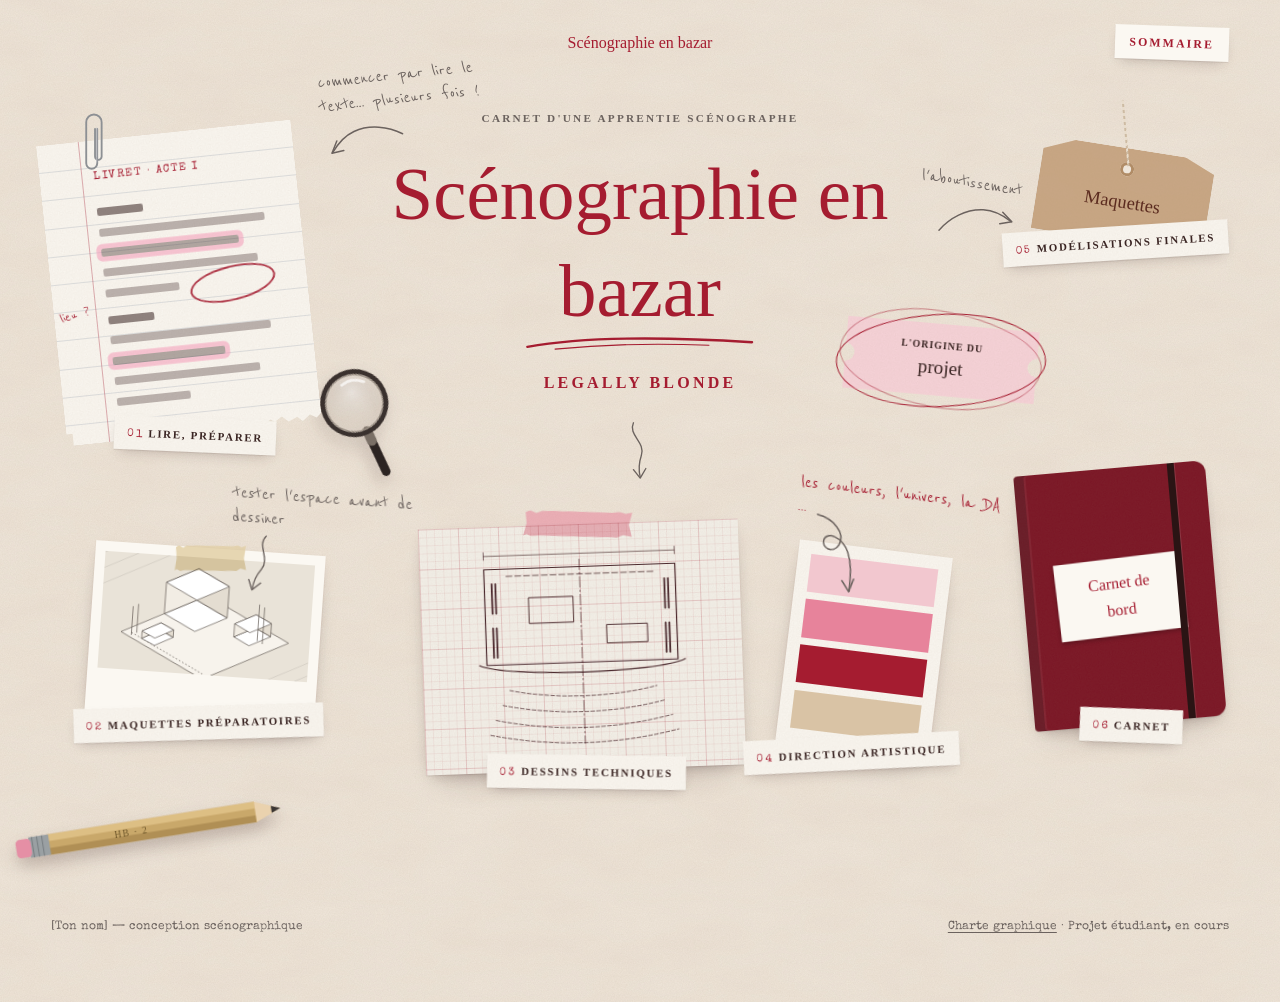
==== commit ab9f5d29: "texte" ====
--- a/index.html
+++ b/index.html
@@ -38,7 +38,7 @@
       <a class="objet" href="pages/01-lire-preparer.html" style="--x: 4%; --y: 7%; --w: 20%; --r: -6deg;">
         <img class="trombone" src="images/dessins/trombone.svg" alt="">
         <div class="papier papier--ligne dechire" style="padding-top: 1.1rem;">
-          <span class="machine" style="font-size:.66rem; letter-spacing:.14em; color: var(--crimson);">LIVRET · ACTE I · annoté</span>
+          <span class="machine" style="font-size:.66rem; letter-spacing:.14em; color: var(--crimson);">LIVRET · ACTE I </span>
           <div class="faux-texte" aria-hidden="true">
             <i class="perso"></i><i style="--l:94%"></i><i class="surl" style="--l:78%"></i><i style="--l:88%"></i><i class="court"></i>
             <i class="perso"></i><i style="--l:91%"></i><i class="surl" style="--l:64%"></i><i style="--l:83%"></i><i class="court"></i>
@@ -55,7 +55,7 @@
         <div class="emplacement emplacement--polaroid scotch scotch--beige" style="--ratio: 4/3; padding: 0; background: #E9E3D8;">
           <img src="images/dessins/maquette-iso.svg" alt="" style="width:100%; height:100%; object-fit: cover;">
         </div>
-        <span class="objet__nom"><span class="num">02</span>Maquette blanche</span>
+        <span class="objet__nom"><span class="num">02</span>Maquettes préparatoires</span>
         <span class="annotation" style="left: 58%; top: -40%;">tester l'espace avant de dessiner<span class="fleche fleche--bas" style="transform: rotate(18deg); margin-left: 1rem;"></span></span>
       </a>
 
@@ -64,7 +64,7 @@
         <div class="papier papier--quadrille scotch" style="padding: .8rem; --rs: 3deg;">
           <img src="images/dessins/plan-esquisse.svg" alt="" style="width:100%;">
         </div>
-        <span class="objet__nom"><span class="num">03</span>Dessin technique</span>
+        <span class="objet__nom"><span class="num">03</span>Dessins techniques</span>
       </a>
 
       <!-- 04 · Nuancier -->
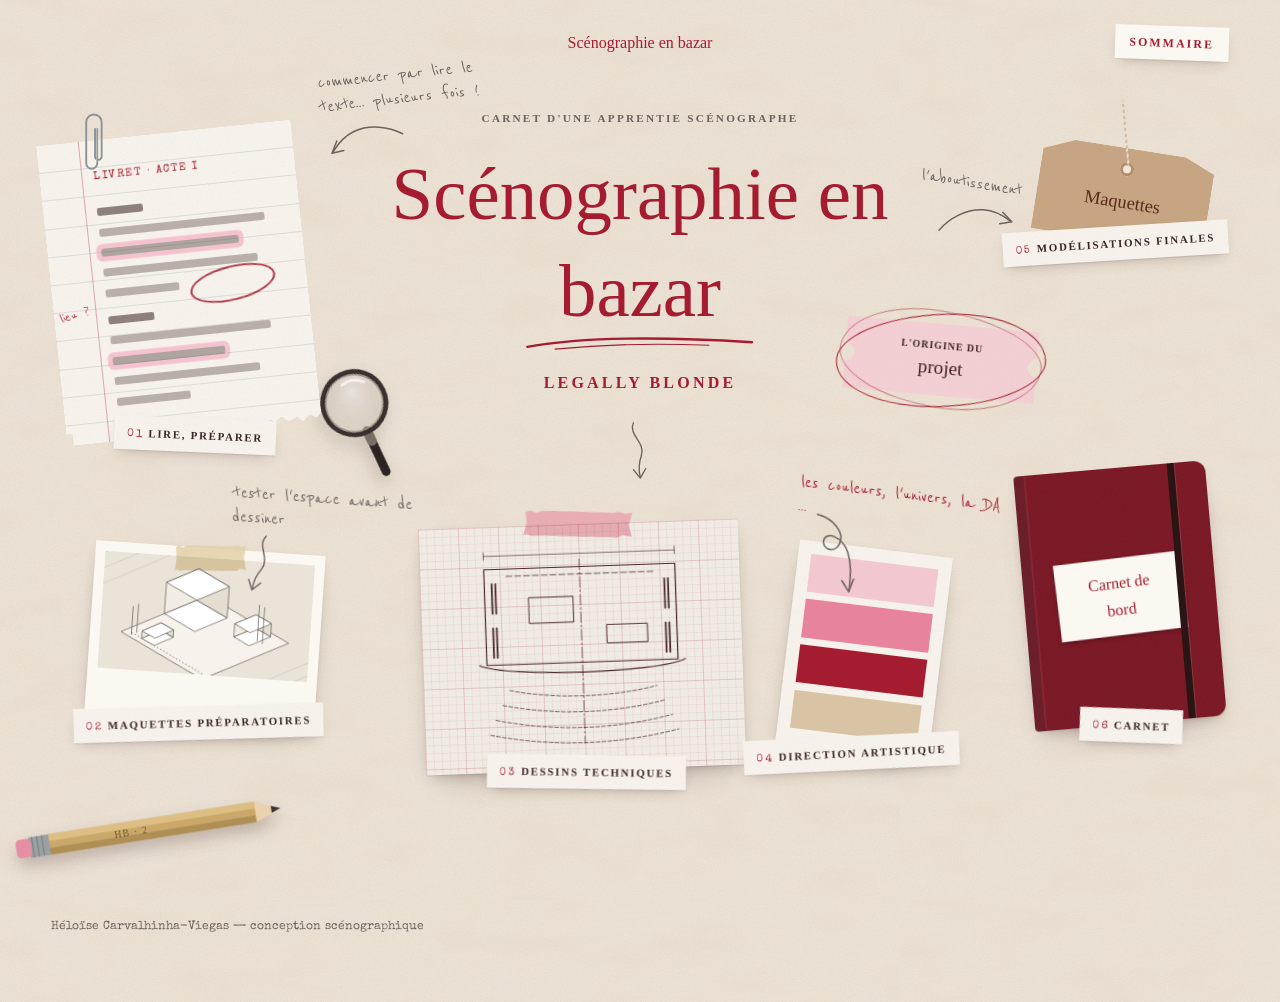
==== commit 88eee5a8: "Supprimer la charte et mettre à jour la signature" ====
--- a/index.html
+++ b/index.html
@@ -118,6 +118,6 @@
   </main>
 
   <footer data-pied></footer>
-  <script src="js/script.js?v=20261111-4"></script>
+  <script src="js/script.js?v=20261111-5"></script>
 </body>
 </html>
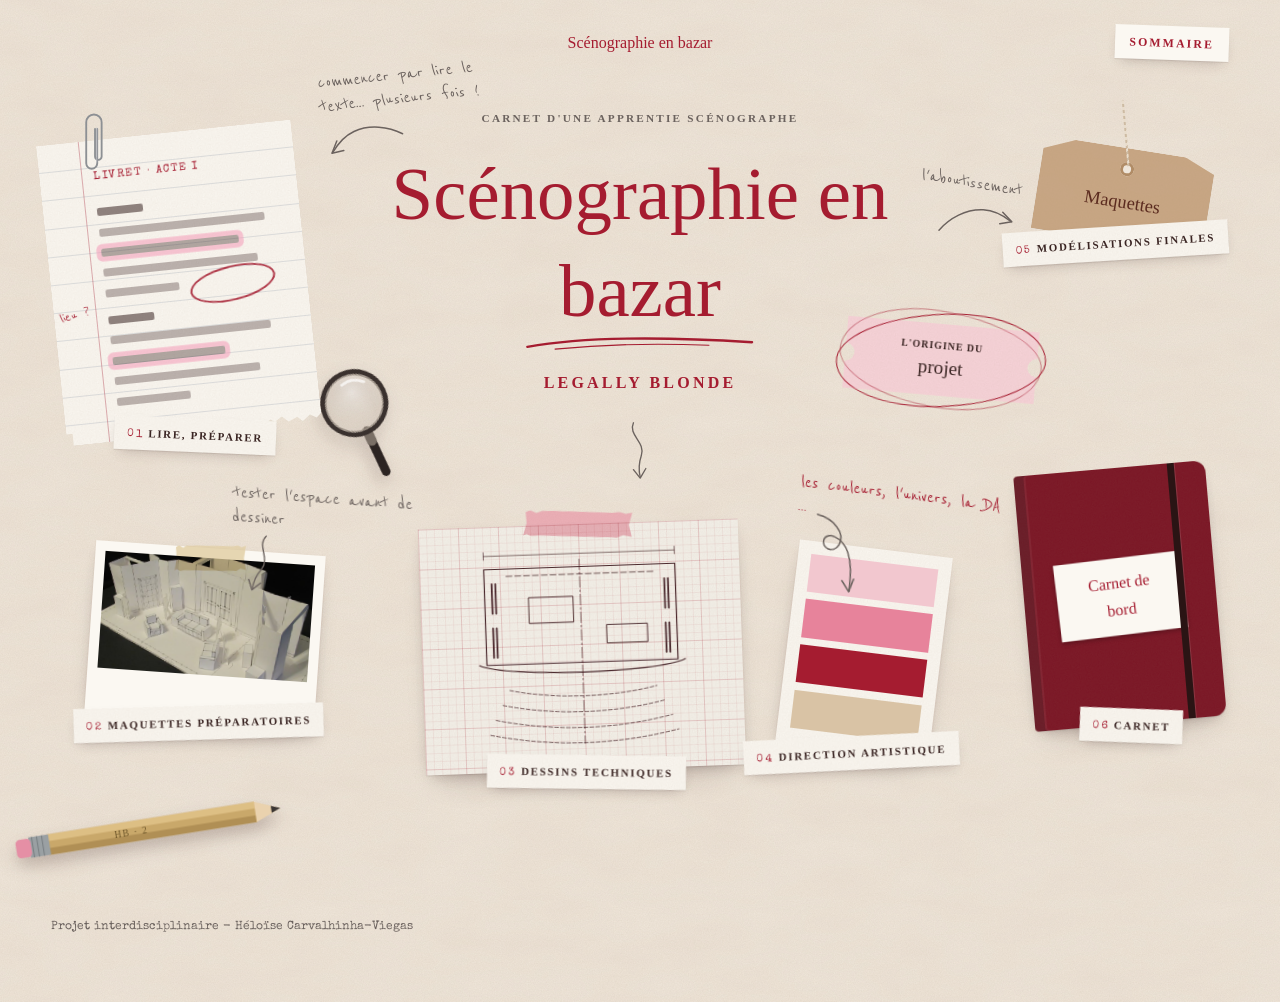
==== commit 5d5544df: "Remplacer l'image de la maquette préparatoire sur l'accueil" ====
--- a/index.html
+++ b/index.html
@@ -53,7 +53,8 @@
       <!-- 02 · Polaroid de la maquette blanche -->
       <a class="objet" href="pages/02-maquette-blanche.html" style="--x: 7%; --y: 59%; --w: 18%; --r: 4deg;">
         <div class="emplacement emplacement--polaroid scotch scotch--beige" style="--ratio: 4/3; padding: 0; background: #E9E3D8;">
-          <img src="images/dessins/maquette-iso.svg" alt="" style="width:100%; height:100%; object-fit: cover;">
+          <!-- Photo d'une maquette blanche (remplace l'ancien dessin maquette-iso.svg) -->
+          <img src="images/02-maquette-blanche/maquette-blanche-accueil.jpg" alt="" style="width:100%; height:100%; object-fit: cover;">
         </div>
         <span class="objet__nom"><span class="num">02</span>Maquettes préparatoires</span>
         <span class="annotation" style="left: 58%; top: -40%;">tester l'espace avant de dessiner<span class="fleche fleche--bas" style="transform: rotate(18deg); margin-left: 1rem;"></span></span>
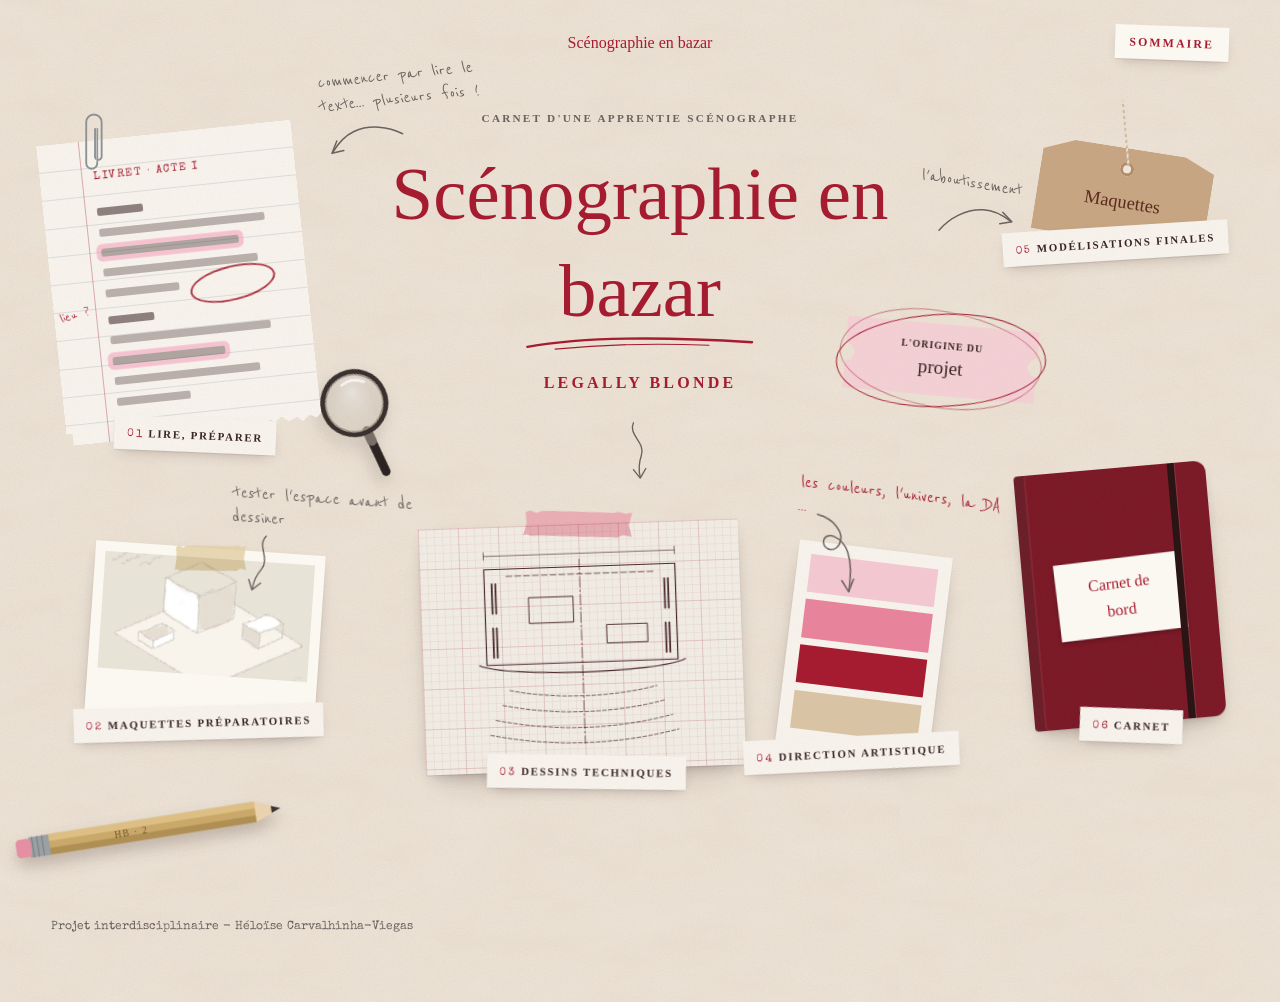
==== commit 8d965226: "Remplacer l'image de la maquette préparatoire par un dessin au crayon" ====
--- a/index.html
+++ b/index.html
@@ -53,8 +53,8 @@
       <!-- 02 · Polaroid de la maquette blanche -->
       <a class="objet" href="pages/02-maquette-blanche.html" style="--x: 7%; --y: 59%; --w: 18%; --r: 4deg;">
         <div class="emplacement emplacement--polaroid scotch scotch--beige" style="--ratio: 4/3; padding: 0; background: #E9E3D8;">
-          <!-- Photo d'une maquette blanche (remplace l'ancien dessin maquette-iso.svg) -->
-          <img src="images/02-maquette-blanche/maquette-blanche-accueil.jpg" alt="" style="width:100%; height:100%; object-fit: cover;">
+          <!-- Dessin de maquette blanche au crayon (remplace l'ancien dessin maquette-iso.svg) -->
+          <img src="images/02-maquette-blanche/maquette-blanche-dessin.jpg" alt="" style="width:100%; height:100%; object-fit: cover;">
         </div>
         <span class="objet__nom"><span class="num">02</span>Maquettes préparatoires</span>
         <span class="annotation" style="left: 58%; top: -40%;">tester l'espace avant de dessiner<span class="fleche fleche--bas" style="transform: rotate(18deg); margin-left: 1rem;"></span></span>
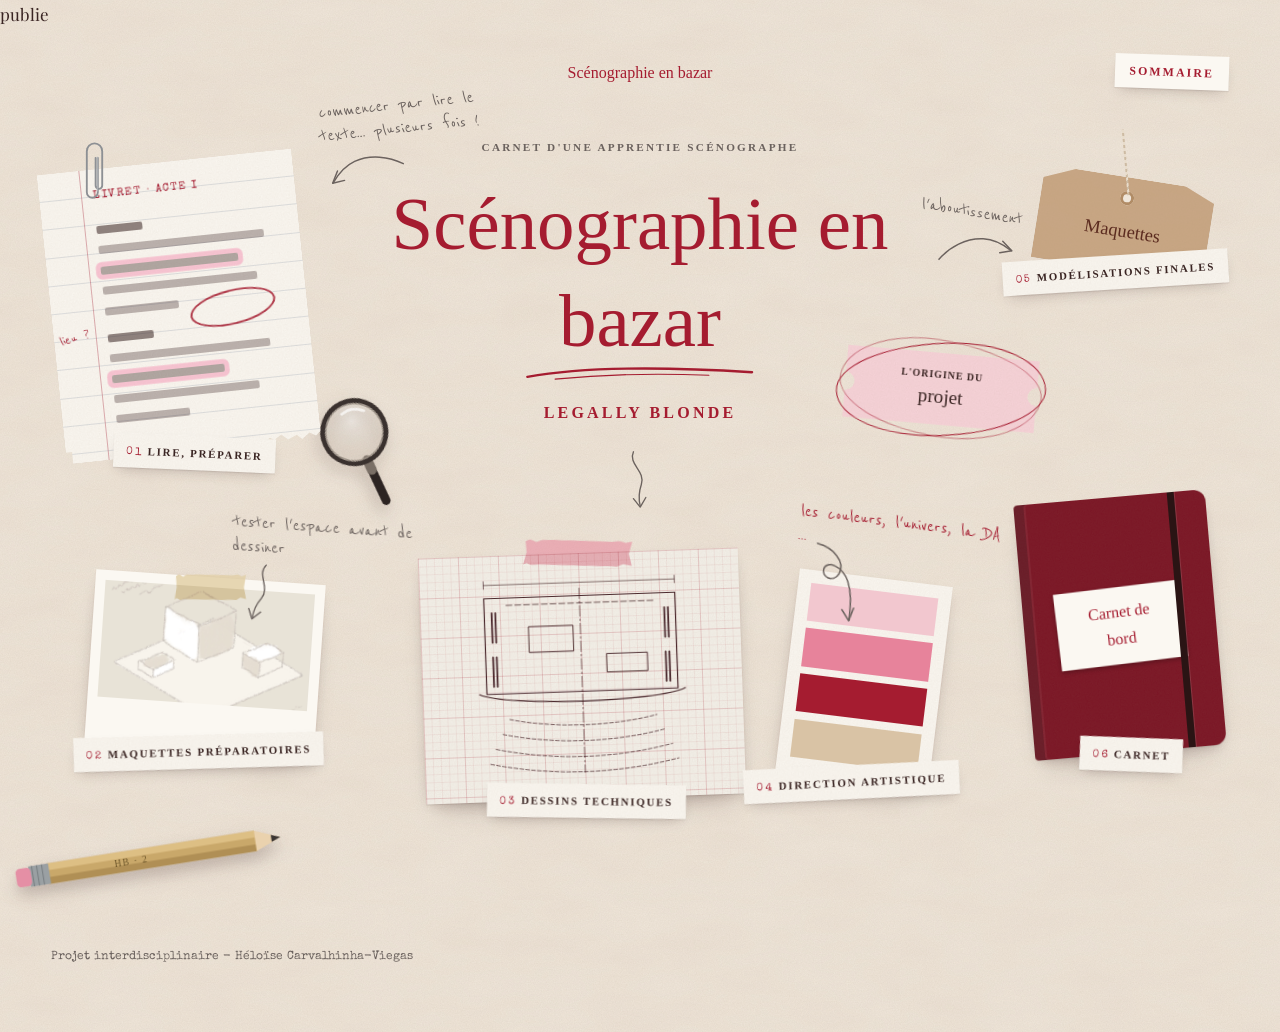
==== commit ddbfce9b: "texte" ====
--- a/index.html
+++ b/index.html
@@ -1,4 +1,4 @@
-<!DOCTYPE html>
+publie<!DOCTYPE html>
 <html lang="fr">
 <head>
   <meta charset="UTF-8">
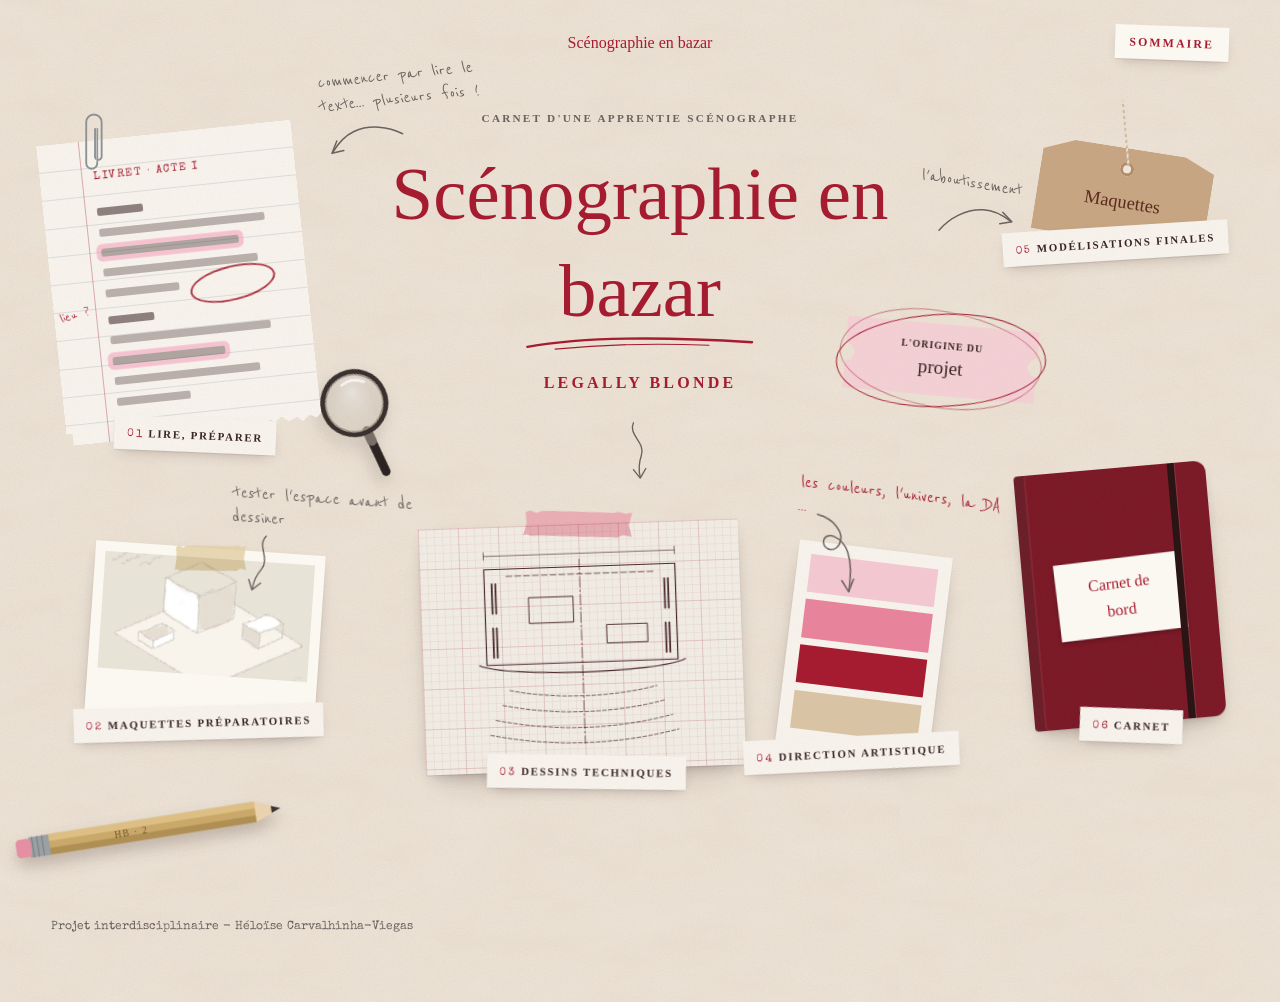
==== commit d38a4146: "text" ====
--- a/index.html
+++ b/index.html
@@ -1,4 +1,4 @@
-publie<!DOCTYPE html>
+<!DOCTYPE html>
 <html lang="fr">
 <head>
   <meta charset="UTF-8">
@@ -9,7 +9,7 @@
   <link rel="preconnect" href="https://fonts.googleapis.com">
   <link rel="preconnect" href="https://fonts.gstatic.com" crossorigin>
   <link href="https://fonts.googleapis.com/css2?family=Homemade+Apple&family=Playfair+Display:ital,wght@0,400;0,700;1,400;1,700&family=Reenie+Beanie&family=Special+Elite&display=swap" rel="stylesheet">
-  <link rel="stylesheet" href="css/style.css?v=20261111-5">
+  <link rel="stylesheet" href="css/style.css?v=20261111-6">
 </head>
 
 <body data-racine="." data-page="accueil">
@@ -119,6 +119,6 @@
   </main>
 
   <footer data-pied></footer>
-  <script src="js/script.js?v=20261111-5"></script>
+  <script src="js/script.js?v=20261111-6"></script>
 </body>
 </html>
--- a/css/style.css
+++ b/css/style.css
@@ -614,6 +614,27 @@
 .section__tete .statut { margin-top: .4rem; }
 .large { width: min(1100px, 100vw - 2 * var(--marge)); position: relative; left: 50%; transform: translateX(-50%); }
 .clair { clear: both; }
+
+/* 00 · Menus déroulants (« Qui suis-je ? », « Legally Blonde, c'est quoi ? »)
+   On clique sur le titre (summary) pour ouvrir ou fermer le contenu.
+   Le titre est écrit au crayon (Reenie Beanie), entre deux pointillés « couture ». */
+.deroulant { max-width: 1000px; margin: 0 auto var(--e-4); border-block: 1.5px dashed rgba(165,28,48,.45); }
+.deroulant + .deroulant { margin-top: calc(-1 * var(--e-4) - 1.5px); } /* deux menus collés : une seule couture */
+.deroulant > summary {
+  list-style: none; cursor: pointer; text-align: center;
+  font-family: var(--crayon-police); font-size: calc(var(--t-xl) * 1.3); color: var(--encre); /* brun d'encre #3A2523 */ line-height: 1.2; /* Reenie Beanie est petite : on l'agrandit un peu */
+  padding: var(--e-3) var(--e-2) var(--e-2);
+}
+.deroulant > summary::-webkit-details-marker { display: none; }
+/* petite mention « ouvrir / fermer » à la machine à écrire, sous le titre */
+.deroulant > summary::after {
+  content: "ouvrir ▾"; display: block;
+  font-family: var(--machine); font-size: var(--t-xs); letter-spacing: .2em; text-transform: uppercase; color: var(--crayon);
+}
+.deroulant[open] > summary::after { content: "fermer ▴"; }
+.deroulant > summary:hover { color: var(--crimson-sec); }
+.deroulant__contenu { padding-block: var(--e-3) var(--e-5); }
+.deroulant__contenu::after { content: ""; display: block; clear: both; } /* garde les photos en marge à l'intérieur */
 
 /* 01 · planche du script */
 .script-planche { display: grid; grid-template-columns: 1.2fr 1fr; gap: var(--e-5); align-items: start; }
